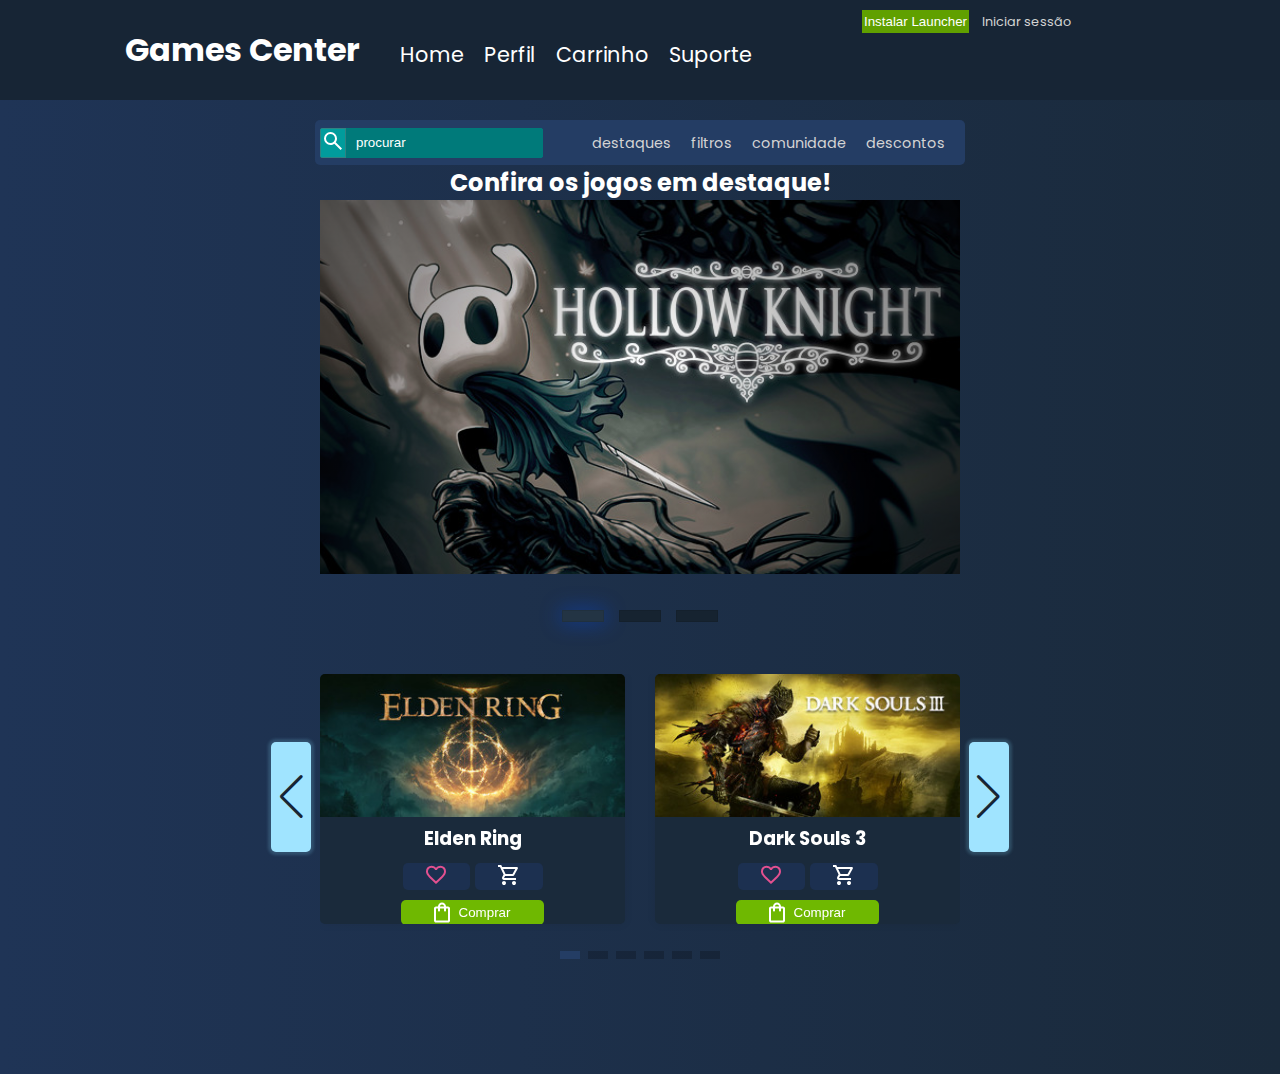
==== index.html @ dc03d700 "estilização dos slides swiper" ====
<!DOCTYPE html>
<html lang="pt-br">
<head>
    <meta charset="UTF-8">
    <meta name="viewport" content="width=device-width, initial-scale=1.0">
    <title>Games Center</title>
    <link rel="stylesheet" href="assets/css/style.css">
    <link rel="stylesheet" href="assets/css/slider.css">
    <link rel="stylesheet" href="https://cdn.jsdelivr.net/npm/swiper@11/swiper-bundle.min.css"/> <!-- swiper cdn -->
</head>
<body>
    <header>
        <h1>Games Center</h2>
        <nav>
            <ul>
                <li><a href="#">Home</a></li>
                <li><a href="#">Perfil</a></li>
                <li><a href="#">Carrinho</a></li>
                <li><a href="#">Suporte</a></li>
            </ul>
        </nav>

        <div>
            <ul>
                <li><button type="button">Instalar Launcher</button></li>
                <li><a href="#">Iniciar sessão</a></li>
            </ul>
        </div>

    </header>

    <main>

        <div class="nav-filters">
           <div class="search">
                <button type="submit" name="buscador" id="ibuscador"><img src="assets/img/icones-svg/search.svg" alt="lupa"></button>
                <input type="text" name="buscador" id="ibuscador" placeholder="procurar">
           </div>

           <ul class="filters">
                <li><a href="#">destaques</a></li>
                <li><a href="#">filtros</a></li>
                <li><a href="#">comunidade</a></li>
                <li><a href="#">descontos</a></li>
           </ul>
        </div>

        <section class="slider">
            <h2>Confira os jogos em destaque!</h2>
            <div class="slider-content">

                <input type="radio" name="radio-btn" id="radio1">
                <input type="radio" name="radio-btn" id="radio2">
                <input type="radio" name="radio-btn" id="radio3">

                <div class="slide-imgs s1">
                    <img src="assets/img/banners/hollow-knight.jpg" alt="imagem-1">
                    <div class="overlay"></div>
                </div>

                <div class="slide-imgs">
                    <img src="assets/img/banners/terraria.jpg" alt="imagem-2">
                    <div class="overlay"></div>
                </div>

                <div class="slide-imgs">
                    <img src="assets/img/banners/rdr2.jpg" alt="imagem-3">
                    <div class="overlay"></div>
                </div>

                <div class="nav-auto">
                    <div class="auto-btn1"></div>
                    <div class="auto-btn2"></div>
                    <div class="auto-btn3"></div>
                </div>

                <div class="nav-manual">
                    <label for="radio1" class="manual-btn"></label>
                    <label for="radio2" class="manual-btn"></label>
                    <label for="radio3" class="manual-btn"></label>
                </div>
            </div>
        </section>
        
        <section class="swiper-content">
            <div class="swiper-button-prev"></div>
            <div class="swiper">
                <!-- Additional required wrapper -->
                <div class="swiper-wrapper">
                  <!-- Slides -->
                  <div class="swiper-slide">
                    <img class="swiper-img" src="assets/img/swiper-imgs/elden-ring.jpg" alt="elden ring">
                    <div class="swiper-text-content">
                        <h3>Elden Ring</h3>
                        <div class="text-content-interaction">
                            <button type="submit" name="Favorite" id="iFavorite" alt="Favoritar">
                                <img src="assets/img/icones-svg/favorite.svg" alt="ícone-favorite">
                            </button>
                            <button type="submit" name="ShoppingCart" id="iShoppingCart" alt="Adcionar no carrinho">
                                <img src="assets/img/icones-svg/shopping-cart.svg" alt="carrinho">
                            </button>
                            <button type="submit" name="buy" id="iBuy" alt="Comprar agora">
                                <img src="assets/img/icones-svg/shopping-bag.svg" alt="sacola">
                                <p>Comprar</p>
                            </button>
                        </div>
                    </div>
                  </div>

                  <div class="swiper-slide">
                    <img class="swiper-img " src="assets/img/swiper-imgs/dark-souls.jpg" alt="dark souls 3">
                    <div class="swiper-text-content">
                        <h3>Dark Souls 3</h3>
                        <div class="text-content-interaction">
                            <button type="submit" name="Favorite" id="iFavorite" alt="Favoritar">
                                <img src="assets/img/icones-svg/favorite.svg" alt="ícone-favorite">
                            </button>
                            <button type="submit" name="ShoppingCart" id="iShoppingCart" alt="Adcionar no carrinho">
                                <img src="assets/img/icones-svg/shopping-cart.svg" alt="carrinho">
                            </button>
                            <button type="submit" name="buy" id="iBuy" alt="Comprar agora">
                                <img src="assets/img/icones-svg/shopping-bag.svg" alt="sacola">
                                <p>Comprar</p>
                            </button>
                        </div>
                    </div>
                  </div>

                  <div class="swiper-slide">
                    <img class="swiper-img" src="assets/img/swiper-imgs/asseto-corsa.jpg" alt="asseto corsa">
                    <div class="swiper-text-content">
                        <h3>Asseto Corsa</h3>
                        <div class="text-content-interaction">
                            <button type="submit" name="Favorite" id="iFavorite" alt="Favoritar">
                                <img src="assets/img/icones-svg/favorite.svg" alt="ícone-favorite">
                            </button>
                            <button type="submit" name="ShoppingCart" id="iShoppingCart" alt="Adcionar no carrinho">
                                <img src="assets/img/icones-svg/shopping-cart.svg" alt="carrinho">
                            </button>
                            <button type="submit" name="buy" id="iBuy" alt="Comprar agora">
                                <img src="assets/img/icones-svg/shopping-bag.svg" alt="sacola">
                                <p>Comprar</p>
                            </button>
                        </div>
                    </div>
                  </div>

                  <div class="swiper-slide">
                    <img class="swiper-img" src="assets/img/swiper-imgs/sea-of-thieves.jpg" alt="sea of thieves">
                    <div class="swiper-text-content">
                        <h3>Sea of Thieves</h3>
                        <div class="text-content-interaction">
                            <button type="submit" name="Favorite" id="iFavorite" alt="Favoritar">
                                <img src="assets/img/icones-svg/favorite.svg" alt="ícone-favorite">
                            </button>
                            <button type="submit" name="ShoppingCart" id="iShoppingCart" alt="Adcionar no carrinho">
                                <img src="assets/img/icones-svg/shopping-cart.svg" alt="carrinho">
                            </button>
                            <button type="submit" name="buy" id="iBuy" alt="Comprar agora">
                                <img src="assets/img/icones-svg/shopping-bag.svg" alt="sacola">
                                <p>Comprar</p>
                            </button>
                        </div>
                    </div>
                  </div>

                  <div class="swiper-slide">
                    <img class="swiper-img" src="assets/img/swiper-imgs/project-zomboid.jpg" alt="project zomboid">
                    <div class="swiper-text-content">
                        <h3>Project Zomboid</h3>
                        <div class="text-content-interaction">
                            <button type="submit" name="Favorite" id="iFavorite" alt="Favoritar">
                                <img src="assets/img/icones-svg/favorite.svg" alt="ícone-favorite">
                            </button>
                            <button type="submit" name="ShoppingCart" id="iShoppingCart" alt="Adcionar no carrinho">
                                <img src="assets/img/icones-svg/shopping-cart.svg" alt="carrinho">
                            </button>
                            <button type="submit" name="buy" id="iBuy" alt="Comprar agora">
                                <img src="assets/img/icones-svg/shopping-bag.svg" alt="sacola">
                                <p>Comprar</p>
                            </button>
                        </div>
                    </div>
                  </div>

                  <div class="swiper-slide">
                    <img class="swiper-img" src="assets/img/swiper-imgs/sekiro.jpg" alt="sekiro">
                    <div class="swiper-text-content">
                        <h3>Sekiro</h3>
                        <div class="text-content-interaction">
                            <button type="submit" name="Favorite" id="iFavorite" alt="Favoritar">
                                <img src="assets/img/icones-svg/favorite.svg" alt="ícone-favorite">
                            </button>
                            <button type="submit" name="ShoppingCart" id="iShoppingCart" alt="Adcionar no carrinho">
                                <img src="assets/img/icones-svg/shopping-cart.svg" alt="carrinho">
                            </button>
                            <button type="submit" name="buy" id="iBuy" alt="Comprar agora">
                                <img src="assets/img/icones-svg/shopping-bag.svg" alt="sacola">
                                <p>Comprar</p>
                            </button>
                        </div>
                    </div>
                  </div>
                </div>
                <div class="swiper-pagination"></div>
            </div>
            <div class="swiper-button-next"></div>
        </section>

    </main>

    <footer>

    </footer>
</body>
<script src="https://cdn.jsdelivr.net/npm/swiper@11/swiper-bundle.min.js"></script> <!-- swiper -->
<script src="assets/main.js"></script>

</html>
---- assets/css/style.css ----
@charset "UTF-8";

@import url('https://fonts.googleapis.com/css2?family=Poppins:ital,wght@0,400;0,500;0,600;0,700;0,800;1,200;1,400;1,500;1,600;1,700;1,800&display=swap');


* {
    margin: 0;
    padding: 0;
}

body {
    height: 100vh;
    width: 100vw;
    background-image: linear-gradient(90deg, #1F3456, #1A2A3B);
    color: white;
    display: flex;
    flex-flow: column nowrap;
    justify-content: flex-start;
    overflow-x: hidden !important;
    align-items: center;
    font-family: "Poppins", sans-serif, Arial;

}
 
main {
    margin: 0 auto;
    width: 100%;
    display: flex;
    flex-flow: column nowrap;
    text-align: center;
}

/* estilização do header e navegação */

header {
    display: flex;
    flex-flow: row nowrap;
    justify-content: center;
    height: 100px;
    width: 100%;
    background-color: #172535;
}

header h1 {
    height: 100px;
    display: flex;
    align-items: center;
}

 header ul {
    margin: 0px 80px 0px 20px;
    display: flex;
    flex-flow: row nowrap;
    align-items: center;
    list-style: none;
    height: 100px;
}

header nav ul li {
    margin-top: 8px;
    margin-left: 20px;
    font-size: 1.3rem;
}

header nav li a, div li a {
    text-decoration: none;
    color: white;
    transition: 0.2s ease-in-out;
    cursor: pointer;
}

header nav ul li a:hover {
    border-bottom: 5px solid aqua;
}

header nav ul li a::after {
    border-bottom: 5px solid aqua;
}

header div ul {
    display: flex;
    flex-flow: row nowrap;
    align-items: flex-start;
    margin-top: 10px;
    list-style: none;
    height: 100px;
}

header div ul li {
    margin-left: 10px;
    height: 23px;
    display: flex;
    justify-content: center;
}

header div ul li a {
    color: #d3d3d3;
    padding: 3px;
    font-size: 0.8rem;
    transition: 0.2s ease-in-out;
    
}

header div ul li button {
    padding: 2px;
    border: none;
    background-color: #60a000;
    color: white;
    transition: 0.2s ease-in-out;
    cursor: pointer;
}

header div ul li button:hover {
    background-color: #6fb801;
}

header div ul li a:hover {
    color: white;
}

/* estilização da barra de busca */

main div.nav-filters {
    width: 50%;
    margin: 0 auto;
    margin-top: 20px;
    height: 35px;
    display: flex;
    flex-flow: row nowrap;
    justify-content: space-between;
    align-items: center;
    background-color: #243d64;
    padding: 5px;
    border-radius: 5px;
}

div.search {
    display: flex;
    flex-flow: row nowrap;
    align-items: center;
    height: 30px;
    background-color: #038888;
    overflow: hidden;
    border-radius: 3px;
    transition: 0.2s;
}

div.search input {
    height: 100%;
    border: none;
    outline: none;
    background-color: #007a7a;
    color: white;
    padding: 10px;
}

div.search input::placeholder{
    color: white;
}

div.search button {
    height: 100%;
    background-color: #019c9c;
    border: 1px solid #66666679;
    cursor: pointer;
}

div.search:hover {
    border: 0.5px solid #00cfcf;
}

ul.filters {
    list-style: none;
    display: flex;
    flex-flow: row nowrap;
    margin-right: 10px;
}

ul.filters li {
    margin-left: 10px;
    margin-top: 10px;
    padding: 5px;
    margin-bottom: 10px;
}

ul.filters li a {
    color: #d4d4d4;
    font-size: 0.9rem;
}

ul.filters li a:hover {
    color: white;
}

/* estilização do swiper */

section.swiper-content {
    width: 100%;
    height: 300px;
    margin: 100px auto;
    display: flex;
    flex-flow: row nowrap;
    user-select: none;
}

section div.swiper {
  width: 50%;
  margin: 0 auto;
}

div div.swiper-slide, div.swiper-slide-active, div.swiper-slide-next{
    height: auto;
    max-height: 250px;
    background-color: #1A2A3B;
    overflow: hidden;
    box-shadow: 0px 0px 10px #00000013;
    border-radius: 5px;
}

div.swiper-slide img.swiper-img {
    height: auto;
    width: 100%;
    object-fit: cover;
}

div.swiper-slide div.swiper-text-content {
    height: 100%;
    max-height: 150px;
    width: 100%;
}
 div.swiper-text-content {
    display: flex;
    flex-flow: column nowrap;
    justify-content: flex-start;
    align-items: center;
 }

div.text-content-interaction {
    display: flex;
    flex-flow: row wrap;
    margin-top: 10px;
    width: 150px;
    justify-content: space-evenly;
}

button#iFavorite, button#iShoppingCart {
    width: 45%;
    border: none;
    background-color: #1c3050;
    border-radius: 5px;
    transition: 0.1s ease-in-out;
}

button#iFavorite:hover, button#iShoppingCart:hover {
    transform: scale(1.05);
    cursor: pointer;
    background-color: #1f3558;

}

button#iBuy {
    width: 95%;
    display: flex;
    justify-content: center;
    background-color: #6fb801;
    border: none;
    margin-top: 10px;
    border-radius: 5px;
    transition: 0.1s ease-in-out;
}

button#iBuy:hover {
    background-color: #60a000;
    transform: scale(1.05);
    cursor: pointer;
}

button#iBuy p {
    color: white;
    padding: 5px;
}

div.swiper-button-next {
    position: relative;
    left: -24%;
    top: 30%;
    transform: translateY(-30%);
    transform: translateX( 90%);
    transition: 0.1s ease-in-out;
}

div.swiper-button-prev {
    position: relative;
    left: 24%;
    top: 30%;
    transform: translateY(-30%);
    transform: translateX(-90%);
    transition: 0.1s ease-in-out;
}

div.swiper-button-next, div.swiper-button-prev {
    background-color: #a0e4ff;
    height: 100px;
    width: 30px;
    color: #172535;
    padding: 5px;
    border-radius: 5px;
    box-shadow: 0px 0px 3px 3px #87ddff2f;
    transition: 0.1s ease-in-out;
    user-select: none;
}

div.swiper-button-prev:hover, div.swiper-button-next:hover {
    background-color: #7ed8fc;
}

div.swiper-button-next:active {
    transform: translateX(90%) scale(1.02);
}

div.swiper-button-prev:active {
    transform: translateX(-90%) scale(1.02);
}

span.swiper-pagination-bullet {
    border-radius: 0;
    width: 20px;
}

span.swiper-pagination-bullet-active {
    background-color: #243d64;
}
---- assets/css/slider.css ----
@charset "UTF-8";

section.slider {
    margin: 0 auto;
    width: 100%;
    height: auto;
    padding: 0;
    overflow: hidden;
}

div.slider-content {
    width: 400%;
    height: auto;
    display: flex;
}
 
div.slider-content input{
    display: none;
}

div.slide-imgs {
    position: relative;
    width: 25%;
    height: auto;
    text-align: center;
    transition: 1s ease-in-out;
    overflow: hidden;
}

div.slide-imgs img {
    object-fit: cover;
    height: 100%;
    width: 50%;
    /* mask-image: -webkit-radial-gradient(circle, black 50%, black 50%); */
    /* mask-image: radial-gradient(circle at 50% 50%, transparent 0%, #000000 100%); */
}

div.slide-imgs .overlay{
    position: absolute;
    width: 50%;
    height: 100%;
    top: 0;
    left: 25%;
    background: radial-gradient(circle, transparent 10%, #000000a4 100%);
    background: -webkit-radial-gradient(circle, transparent 10%, #000000a4 100%);
}

div.nav-manual, div.nav-auto {
    position: absolute;
    width: 100%;
    margin-top: 32%;
    display: flex;
    justify-content: center;
}

div.nav-auto div {
    background-color: #162330;
    border: 1px solid #00000013;
    padding: 5px;
    cursor: pointer;
    width: 30px;
    transition: 0.5s;
}

div.nav-manual .manual-btn {
    padding: 5px;
    cursor: pointer;
    width: 30px;
    transition: 0.5s;
}

div.nav-manual .manual-btn:hover {
    background-color: #233444;
    box-shadow: 0px 0px 20px 2px #004ffa5b;
}

.manual-btn:not(:last-child), .nav-auto div:not(:last-child) {
    margin-right: 15px;
}

#radio1:checked ~ .nav-auto .auto-btn1 {  
    background-color: #233444;
    box-shadow: 0px 0px 20px 2px #004ffa5b;
}

#radio2:checked ~ .nav-auto .auto-btn2 {  
    background-color: #233444;
    box-shadow: 0px 0px 20px 2px #004ffa5b;
}

#radio3:checked ~ .nav-auto .auto-btn3 {  
    background-color: #233444;
    box-shadow: 0px 0px 20px 2px #004ffa5b;
}

#radio1:checked ~ .s1 {
    margin-left: 0%;
}

#radio2:checked ~ .s1 {
    margin-left: -25%;
}

#radio3:checked ~ .s1 {
    margin-left: -50%;    
}
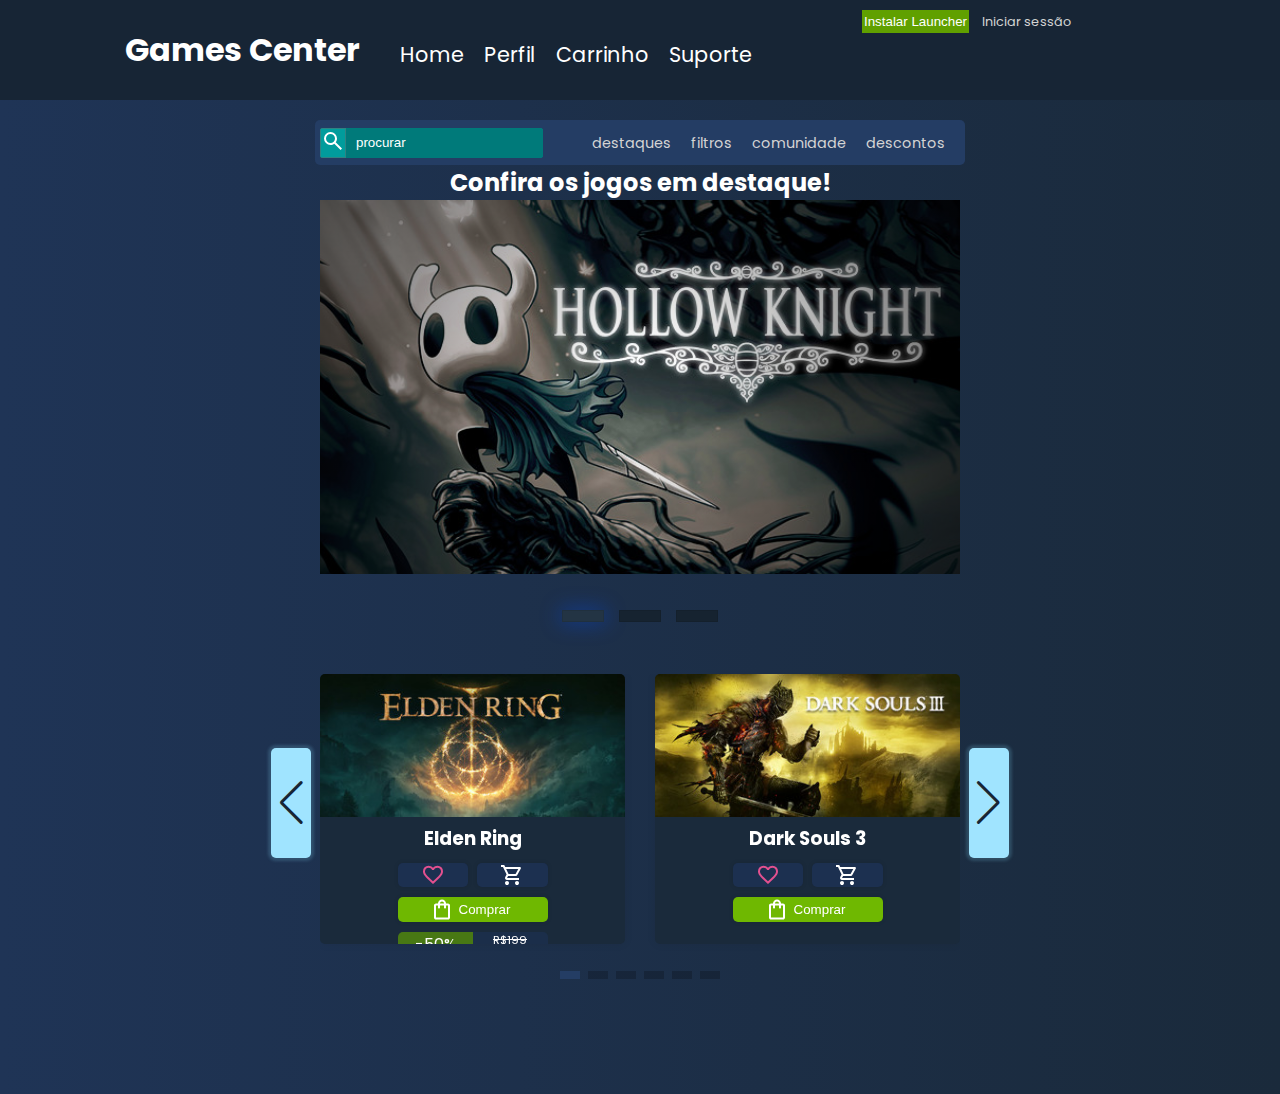
==== commit 5b664d3f: "aa" ====
--- a/index.html
+++ b/index.html
@@ -103,6 +103,15 @@
                                 <img src="assets/img/icones-svg/shopping-bag.svg" alt="sacola">
                                 <p>Comprar</p>
                             </button>
+                            <div class="offer-price">
+                                <span class="offer">
+                                    <p>-50%</p>
+                                </span>
+                                <span class="price">
+                                   <p class="p1"><del>R$199</del></p>
+                                   <p class="p2">R$150</p>
+                                </span>
+                            </div>
                         </div>
                     </div>
                   </div>
--- a/assets/css/style.css
+++ b/assets/css/style.css
@@ -196,7 +196,7 @@
 
 section.swiper-content {
     width: 100%;
-    height: 300px;
+    height: 320px;
     margin: 100px auto;
     display: flex;
     flex-flow: row nowrap;
@@ -210,7 +210,7 @@
 
 div div.swiper-slide, div.swiper-slide-active, div.swiper-slide-next{
     height: auto;
-    max-height: 250px;
+    max-height: 270px;
     background-color: #1A2A3B;
     overflow: hidden;
     box-shadow: 0px 0px 10px #00000013;
@@ -240,44 +240,83 @@
     flex-flow: row wrap;
     margin-top: 10px;
     width: 150px;
-    justify-content: space-evenly;
+    justify-content: space-between;
 }
 
 button#iFavorite, button#iShoppingCart {
-    width: 45%;
+    width: 47%;
     border: none;
     background-color: #1c3050;
     border-radius: 5px;
-    transition: 0.1s ease-in-out;
+    transition: 0.05s ease-in-out;
+    display: flex;
+    justify-content: center;
+    box-shadow: 0px 0px 5px #0000001c;
 }
 
 button#iFavorite:hover, button#iShoppingCart:hover {
-    transform: scale(1.05);
     cursor: pointer;
     background-color: #1f3558;
-
+}
+
+button#iFavorite:active, button#iShoppingCart:active {
+    transform: scale(0.95);
 }
 
 button#iBuy {
-    width: 95%;
+    width: 100%;
     display: flex;
     justify-content: center;
     background-color: #6fb801;
     border: none;
     margin-top: 10px;
     border-radius: 5px;
-    transition: 0.1s ease-in-out;
+    transition: 0.05s ease-in-out;
+    box-shadow: 0px 0px 5px #0000001c;
 }
 
 button#iBuy:hover {
     background-color: #60a000;
-    transform: scale(1.05);
-    cursor: pointer;
+    cursor: pointer;
+}
+
+button#iBuy:active {
+    transform: scale(0.95);
 }
 
 button#iBuy p {
     color: white;
     padding: 5px;
+}
+
+div.offer-price {
+    display: flex;
+    flex-flow: row nowrap;
+    width: 100%;
+    overflow: hidden;
+    border-radius: 5px;
+    margin-top: 10px;
+}
+
+span.offer {
+    width: 50%;
+    background-color: #60a000a9;
+}
+
+span.price {
+    width: 50%;
+    display: flex;
+    flex-flow: column;
+    background-color: #1c3050bd;
+}
+
+span.price p.p1 {
+    font-size: 0.7em;
+    text-align: center;
+}
+
+span.price p.p2 {
+    font-size: 0.8em;
 }
 
 div.swiper-button-next {
@@ -306,7 +345,7 @@
     padding: 5px;
     border-radius: 5px;
     box-shadow: 0px 0px 3px 3px #87ddff2f;
-    transition: 0.1s ease-in-out;
+    transition: 0.05s ease-in-out;
     user-select: none;
 }
 
@@ -315,11 +354,11 @@
 }
 
 div.swiper-button-next:active {
-    transform: translateX(90%) scale(1.02);
+    transform: translateX(90%) scale(0.95);
 }
 
 div.swiper-button-prev:active {
-    transform: translateX(-90%) scale(1.02);
+    transform: translateX(-90%) scale(0.95);
 }
 
 span.swiper-pagination-bullet {
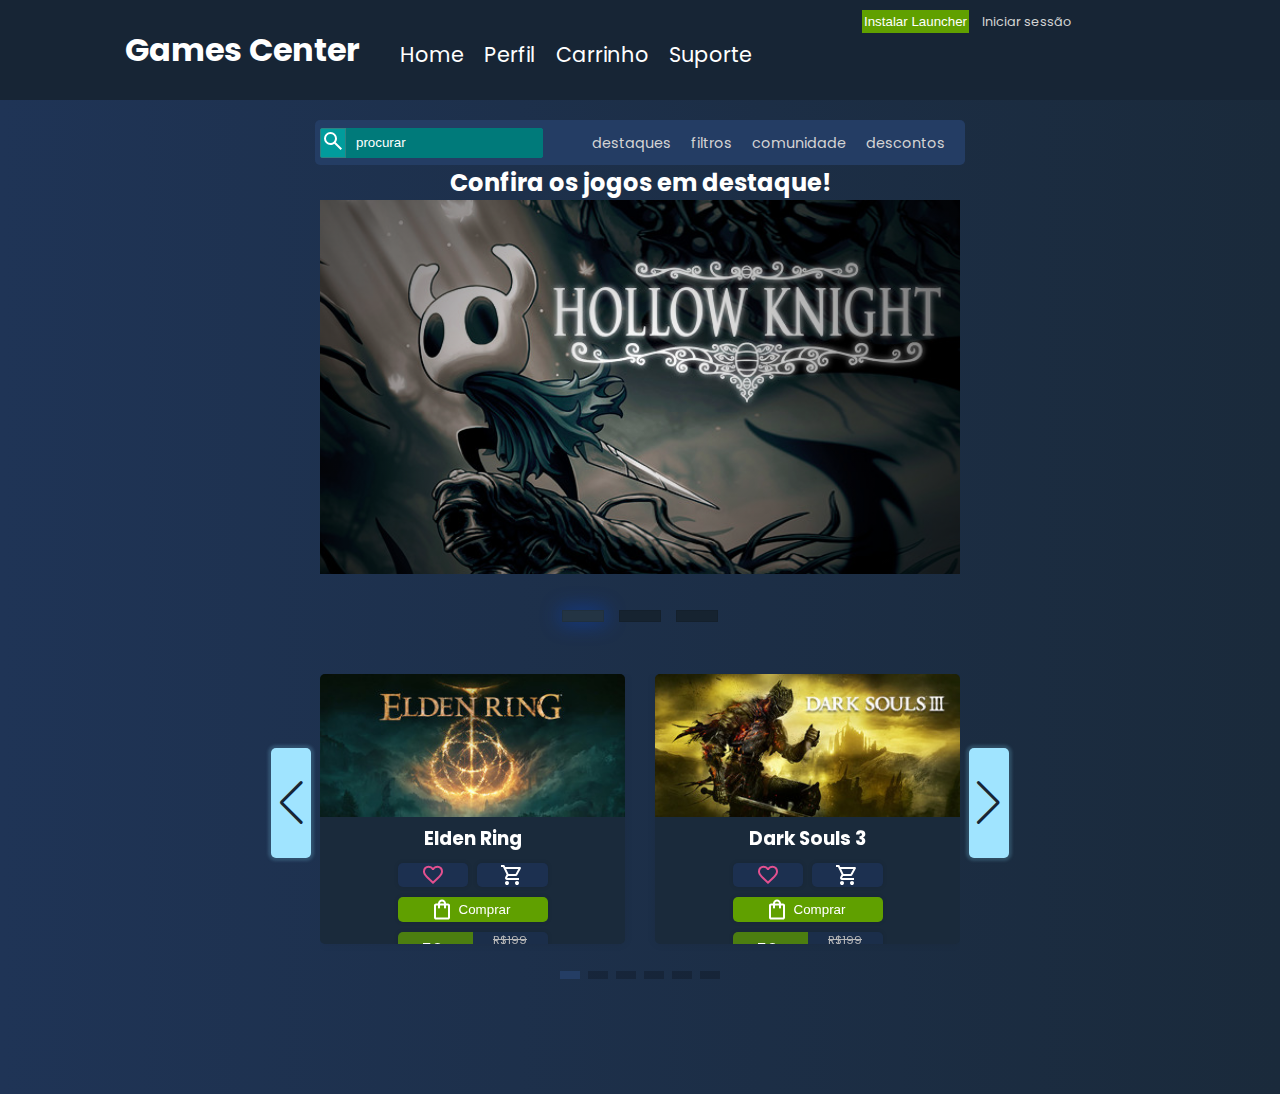
==== commit 8c7dd457: "Update index.html" ====
--- a/index.html
+++ b/index.html
@@ -131,6 +131,15 @@
                                 <img src="assets/img/icones-svg/shopping-bag.svg" alt="sacola">
                                 <p>Comprar</p>
                             </button>
+                            <div class="offer-price">
+                                <span class="offer">
+                                    <p>-50%</p>
+                                </span>
+                                <span class="price">
+                                   <p class="p1"><del>R$199</del></p>
+                                   <p class="p2">R$150</p>
+                                </span>
+                            </div>
                         </div>
                     </div>
                   </div>
@@ -150,6 +159,15 @@
                                 <img src="assets/img/icones-svg/shopping-bag.svg" alt="sacola">
                                 <p>Comprar</p>
                             </button>
+                            <div class="offer-price">
+                                <span class="offer">
+                                    <p>-50%</p>
+                                </span>
+                                <span class="price">
+                                   <p class="p1"><del>R$199</del></p>
+                                   <p class="p2">R$150</p>
+                                </span>
+                            </div>
                         </div>
                     </div>
                   </div>
@@ -169,6 +187,15 @@
                                 <img src="assets/img/icones-svg/shopping-bag.svg" alt="sacola">
                                 <p>Comprar</p>
                             </button>
+                            <div class="offer-price">
+                                <span class="offer">
+                                    <p>-50%</p>
+                                </span>
+                                <span class="price">
+                                   <p class="p1"><del>R$199</del></p>
+                                   <p class="p2">R$150</p>
+                                </span>
+                            </div>
                         </div>
                     </div>
                   </div>
@@ -188,6 +215,15 @@
                                 <img src="assets/img/icones-svg/shopping-bag.svg" alt="sacola">
                                 <p>Comprar</p>
                             </button>
+                            <div class="offer-price">
+                                <span class="offer">
+                                    <p>-50%</p>
+                                </span>
+                                <span class="price">
+                                   <p class="p1"><del>R$199</del></p>
+                                   <p class="p2">R$150</p>
+                                </span>
+                            </div>
                         </div>
                     </div>
                   </div>
@@ -207,6 +243,15 @@
                                 <img src="assets/img/icones-svg/shopping-bag.svg" alt="sacola">
                                 <p>Comprar</p>
                             </button>
+                            <div class="offer-price">
+                                <span class="offer">
+                                    <p>-50%</p>
+                                </span>
+                                <span class="price">
+                                   <p class="p1"><del>R$199</del></p>
+                                   <p class="p2">R$150</p>
+                                </span>
+                            </div>
                         </div>
                     </div>
                   </div>
--- a/assets/css/style.css
+++ b/assets/css/style.css
@@ -18,7 +18,7 @@
     justify-content: flex-start;
     overflow-x: hidden !important;
     align-items: center;
-    font-family: "Poppins", sans-serif, Arial;
+    font-family: "Poppins", sans-serif, Arial !important;
 
 }
  
@@ -266,8 +266,8 @@
 button#iBuy {
     width: 100%;
     display: flex;
-    justify-content: center;
-    background-color: #6fb801;
+    background-color: #60a000;
+    justify-content: center;
     border: none;
     margin-top: 10px;
     border-radius: 5px;
@@ -276,7 +276,7 @@
 }
 
 button#iBuy:hover {
-    background-color: #60a000;
+    background-color: #6fb801;
     cursor: pointer;
 }
 
@@ -296,11 +296,19 @@
     overflow: hidden;
     border-radius: 5px;
     margin-top: 10px;
+    box-shadow: 0px 0px 5px #0000001c;
 }
 
 span.offer {
     width: 50%;
-    background-color: #60a000a9;
+    background-color: #60a000b7;
+    display: flex;
+    align-items: center;
+    justify-content: center;
+}
+
+span.offer p {
+    font-weight: 600;
 }
 
 span.price {
@@ -312,11 +320,13 @@
 
 span.price p.p1 {
     font-size: 0.7em;
-    text-align: center;
+    color: #b8b8b8;
+    font-weight: 400;
 }
 
 span.price p.p2 {
     font-size: 0.8em;
+    font-weight: 500;
 }
 
 div.swiper-button-next {
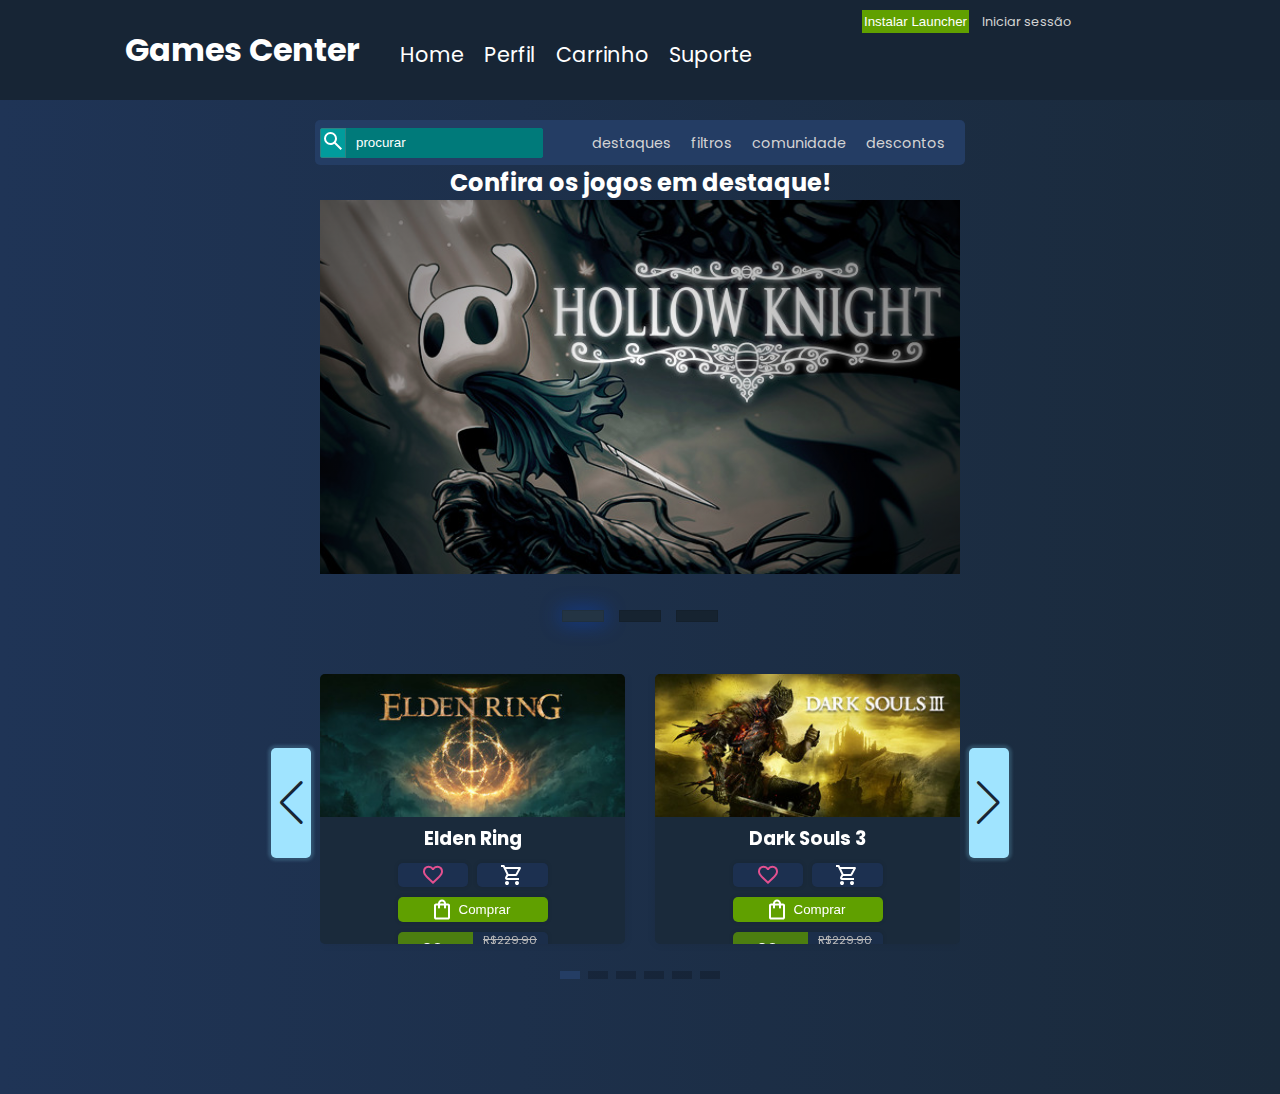
==== commit 2ab4599a: "Update index.html" ====
--- a/index.html
+++ b/index.html
@@ -105,11 +105,11 @@
                             </button>
                             <div class="offer-price">
                                 <span class="offer">
-                                    <p>-50%</p>
-                                </span>
-                                <span class="price">
-                                   <p class="p1"><del>R$199</del></p>
-                                   <p class="p2">R$150</p>
+                                    <p>-20%</p>
+                                </span>
+                                <span class="price">
+                                   <p class="p1"><del>R$229,90</del></p>
+                                   <p class="p2">R$183,92</p>
                                 </span>
                             </div>
                         </div>
@@ -133,39 +133,39 @@
                             </button>
                             <div class="offer-price">
                                 <span class="offer">
-                                    <p>-50%</p>
-                                </span>
-                                <span class="price">
-                                   <p class="p1"><del>R$199</del></p>
-                                   <p class="p2">R$150</p>
-                                </span>
-                            </div>
-                        </div>
-                    </div>
-                  </div>
-
-                  <div class="swiper-slide">
-                    <img class="swiper-img" src="assets/img/swiper-imgs/asseto-corsa.jpg" alt="asseto corsa">
-                    <div class="swiper-text-content">
-                        <h3>Asseto Corsa</h3>
-                        <div class="text-content-interaction">
-                            <button type="submit" name="Favorite" id="iFavorite" alt="Favoritar">
-                                <img src="assets/img/icones-svg/favorite.svg" alt="ícone-favorite">
-                            </button>
-                            <button type="submit" name="ShoppingCart" id="iShoppingCart" alt="Adcionar no carrinho">
-                                <img src="assets/img/icones-svg/shopping-cart.svg" alt="carrinho">
-                            </button>
-                            <button type="submit" name="buy" id="iBuy" alt="Comprar agora">
-                                <img src="assets/img/icones-svg/shopping-bag.svg" alt="sacola">
-                                <p>Comprar</p>
-                            </button>
-                            <div class="offer-price">
-                                <span class="offer">
-                                    <p>-50%</p>
-                                </span>
-                                <span class="price">
-                                   <p class="p1"><del>R$199</del></p>
-                                   <p class="p2">R$150</p>
+                                    <p>-20%</p>
+                                </span>
+                                <span class="price">
+                                   <p class="p1"><del>R$229,90</del></p>
+                                   <p class="p2">R$183,92</p>
+                                </span>
+                            </div>
+                        </div>
+                    </div>
+                  </div>
+
+                  <div class="swiper-slide">
+                    <img class="swiper-img" src="assets/img/swiper-imgs/asseto-corsa.jpg" alt="assetto corsa">
+                    <div class="swiper-text-content">
+                        <h3>Assetto Corsa</h3>
+                        <div class="text-content-interaction">
+                            <button type="submit" name="Favorite" id="iFavorite" alt="Favoritar">
+                                <img src="assets/img/icones-svg/favorite.svg" alt="ícone-favorite">
+                            </button>
+                            <button type="submit" name="ShoppingCart" id="iShoppingCart" alt="Adcionar no carrinho">
+                                <img src="assets/img/icones-svg/shopping-cart.svg" alt="carrinho">
+                            </button>
+                            <button type="submit" name="buy" id="iBuy" alt="Comprar agora">
+                                <img src="assets/img/icones-svg/shopping-bag.svg" alt="sacola">
+                                <p>Comprar</p>
+                            </button>
+                            <div class="offer-price">
+                                <span class="offer">
+                                    <p>-70%</p>
+                                </span>
+                                <span class="price">
+                                   <p class="p1"><del>R$59,99</del></p>
+                                   <p class="p2">R$17,99</p>
                                 </span>
                             </div>
                         </div>
@@ -189,11 +189,11 @@
                             </button>
                             <div class="offer-price">
                                 <span class="offer">
-                                    <p>-50%</p>
-                                </span>
-                                <span class="price">
-                                   <p class="p1"><del>R$199</del></p>
-                                   <p class="p2">R$150</p>
+                                    <p>-30%</p>
+                                </span>
+                                <span class="price">
+                                   <p class="p1"><del>R$119,00</del></p>
+                                   <p class="p2">R$83,30</p>
                                 </span>
                             </div>
                         </div>
@@ -217,11 +217,11 @@
                             </button>
                             <div class="offer-price">
                                 <span class="offer">
-                                    <p>-50%</p>
-                                </span>
-                                <span class="price">
-                                   <p class="p1"><del>R$199</del></p>
-                                   <p class="p2">R$150</p>
+                                    <p>-25%</p>
+                                </span>
+                                <span class="price">
+                                   <p class="p1"><del>R$59,99</del></p>
+                                   <p class="p2">R$44,99</p>
                                 </span>
                             </div>
                         </div>
@@ -245,11 +245,11 @@
                             </button>
                             <div class="offer-price">
                                 <span class="offer">
-                                    <p>-50%</p>
-                                </span>
-                                <span class="price">
-                                   <p class="p1"><del>R$199</del></p>
-                                   <p class="p2">R$150</p>
+                                    <p>-45%</p>
+                                </span>
+                                <span class="price">
+                                   <p class="p1"><del>R$274,00</del></p>
+                                   <p class="p2">R$150,70</p>
                                 </span>
                             </div>
                         </div>
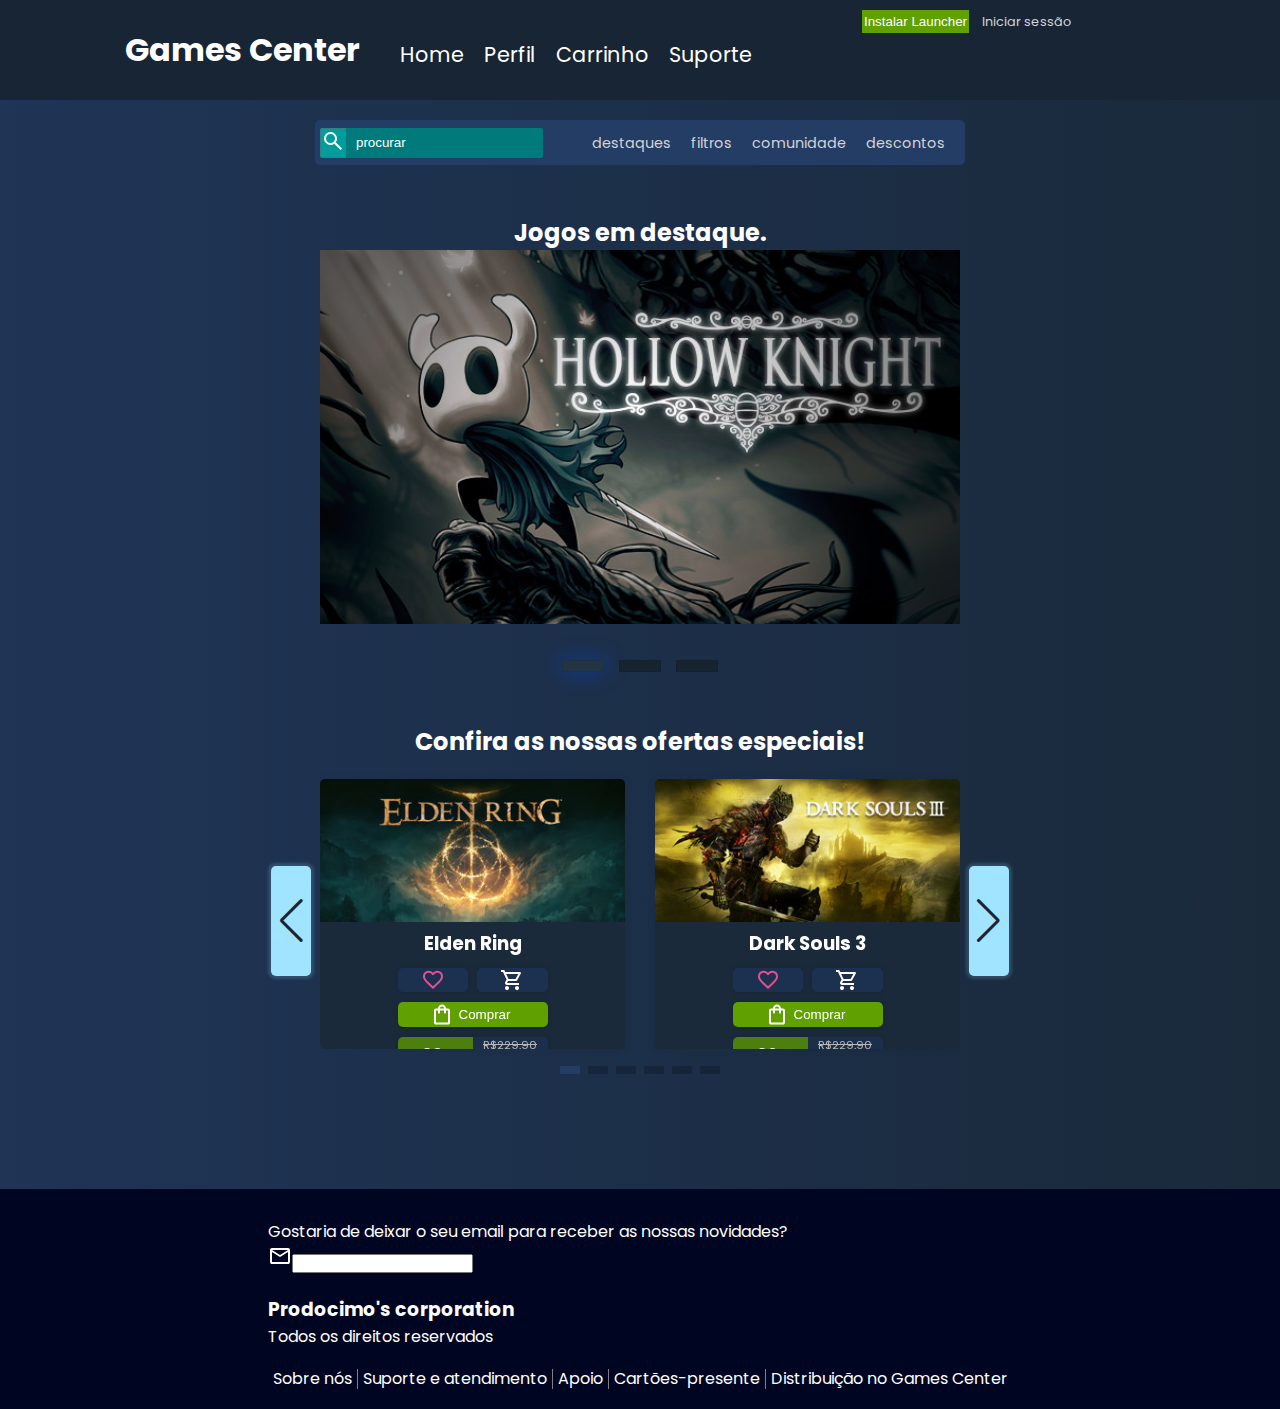
==== commit 8e31edc4: "iniciando a estilização do footer" ====
--- a/index.html
+++ b/index.html
@@ -46,7 +46,7 @@
         </div>
 
         <section class="slider">
-            <h2>Confira os jogos em destaque!</h2>
+            <h2>Jogos em destaque.</h2>
             <div class="slider-content">
 
                 <input type="radio" name="radio-btn" id="radio1">
@@ -82,9 +82,10 @@
             </div>
         </section>
         
-        <section class="swiper-content">
+        <section class="swiper-content ofertas">
             <div class="swiper-button-prev"></div>
             <div class="swiper">
+                <h2>Confira as nossas ofertas especiais!</h2>
                 <!-- Additional required wrapper -->
                 <div class="swiper-wrapper">
                   <!-- Slides -->
@@ -260,11 +261,28 @@
             </div>
             <div class="swiper-button-next"></div>
         </section>
-
     </main>
 
     <footer>
-
+        <div class="footer-content">
+            <div class="lead">
+                <p>Gostaria de deixar o seu email para receber as nossas novidades?</p>
+                <span><img src="assets/img/icones-svg/mail.svg" alt="ícone de email"><input type="email"></span>
+            </div>
+            <div class="copyright">
+                <h3>Prodocimo's corporation</h3>
+                <p>Todos os direitos reservados</p>
+            </div>
+            <div class="support">
+                <ul>
+                    <li>Sobre nós</li>
+                    <li>Suporte e atendimento</li>
+                    <li>Apoio</li>
+                    <li>Cartões-presente</li>
+                    <li>Distribuição no Games Center</li>
+                </ul>
+            </div>
+        </div>
     </footer>
 </body>
 <script src="https://cdn.jsdelivr.net/npm/swiper@11/swiper-bundle.min.js"></script> <!-- swiper -->
--- a/assets/css/style.css
+++ b/assets/css/style.css
@@ -124,6 +124,7 @@
     width: 50%;
     margin: 0 auto;
     margin-top: 20px;
+    margin-bottom: 50px;
     height: 35px;
     display: flex;
     flex-flow: row nowrap;
@@ -196,17 +197,21 @@
 
 section.swiper-content {
     width: 100%;
-    height: 320px;
+    height: 365px;
     margin: 100px auto;
     display: flex;
-    flex-flow: row nowrap;
     user-select: none;
 }
 
-section div.swiper {
+section.swiper-content div.swiper {
   width: 50%;
   margin: 0 auto;
 }
+
+div.swiper h2 {
+    margin-bottom: 20px;
+}
+
 
 div div.swiper-slide, div.swiper-slide-active, div.swiper-slide-next{
     height: auto;
@@ -332,8 +337,8 @@
 div.swiper-button-next {
     position: relative;
     left: -24%;
-    top: 30%;
-    transform: translateY(-30%);
+    top: 45%;
+    transform: translateY(-45%);
     transform: translateX( 90%);
     transition: 0.1s ease-in-out;
 }
@@ -341,8 +346,8 @@
 div.swiper-button-prev {
     position: relative;
     left: 24%;
-    top: 30%;
-    transform: translateY(-30%);
+    top: 45%;
+    transform: translateY(-45%);
     transform: translateX(-90%);
     transition: 0.1s ease-in-out;
 }
@@ -378,4 +383,49 @@
 
 span.swiper-pagination-bullet-active {
     background-color: #243d64;
+}
+
+footer {
+    width: 100%;
+    height: auto;
+    background-color: #000522;
+    padding: 10px;
+    display: flex;
+    flex-flow: column nowrap;
+    align-items: center;
+    justify-content: center;
+}
+
+div.footer-content {
+    display: flex;
+    flex-flow: column nowrap;
+}
+
+div.lead {
+    margin-top: 20px;
+    margin-bottom: 20px;
+}
+
+div.copyright {
+    margin-bottom: 20px;
+}
+
+div.support {
+    margin-bottom: 10px;
+}
+
+div.support ul {
+    list-style: none;
+    display: flex;
+    flex-flow: row nowrap;
+}
+
+div.support ul li {
+    margin: 0px;
+    padding: 5px;
+    line-height: 10px;
+}
+
+div.support ul li:not(:last-child) {
+    border-right: 1px solid gray;
 }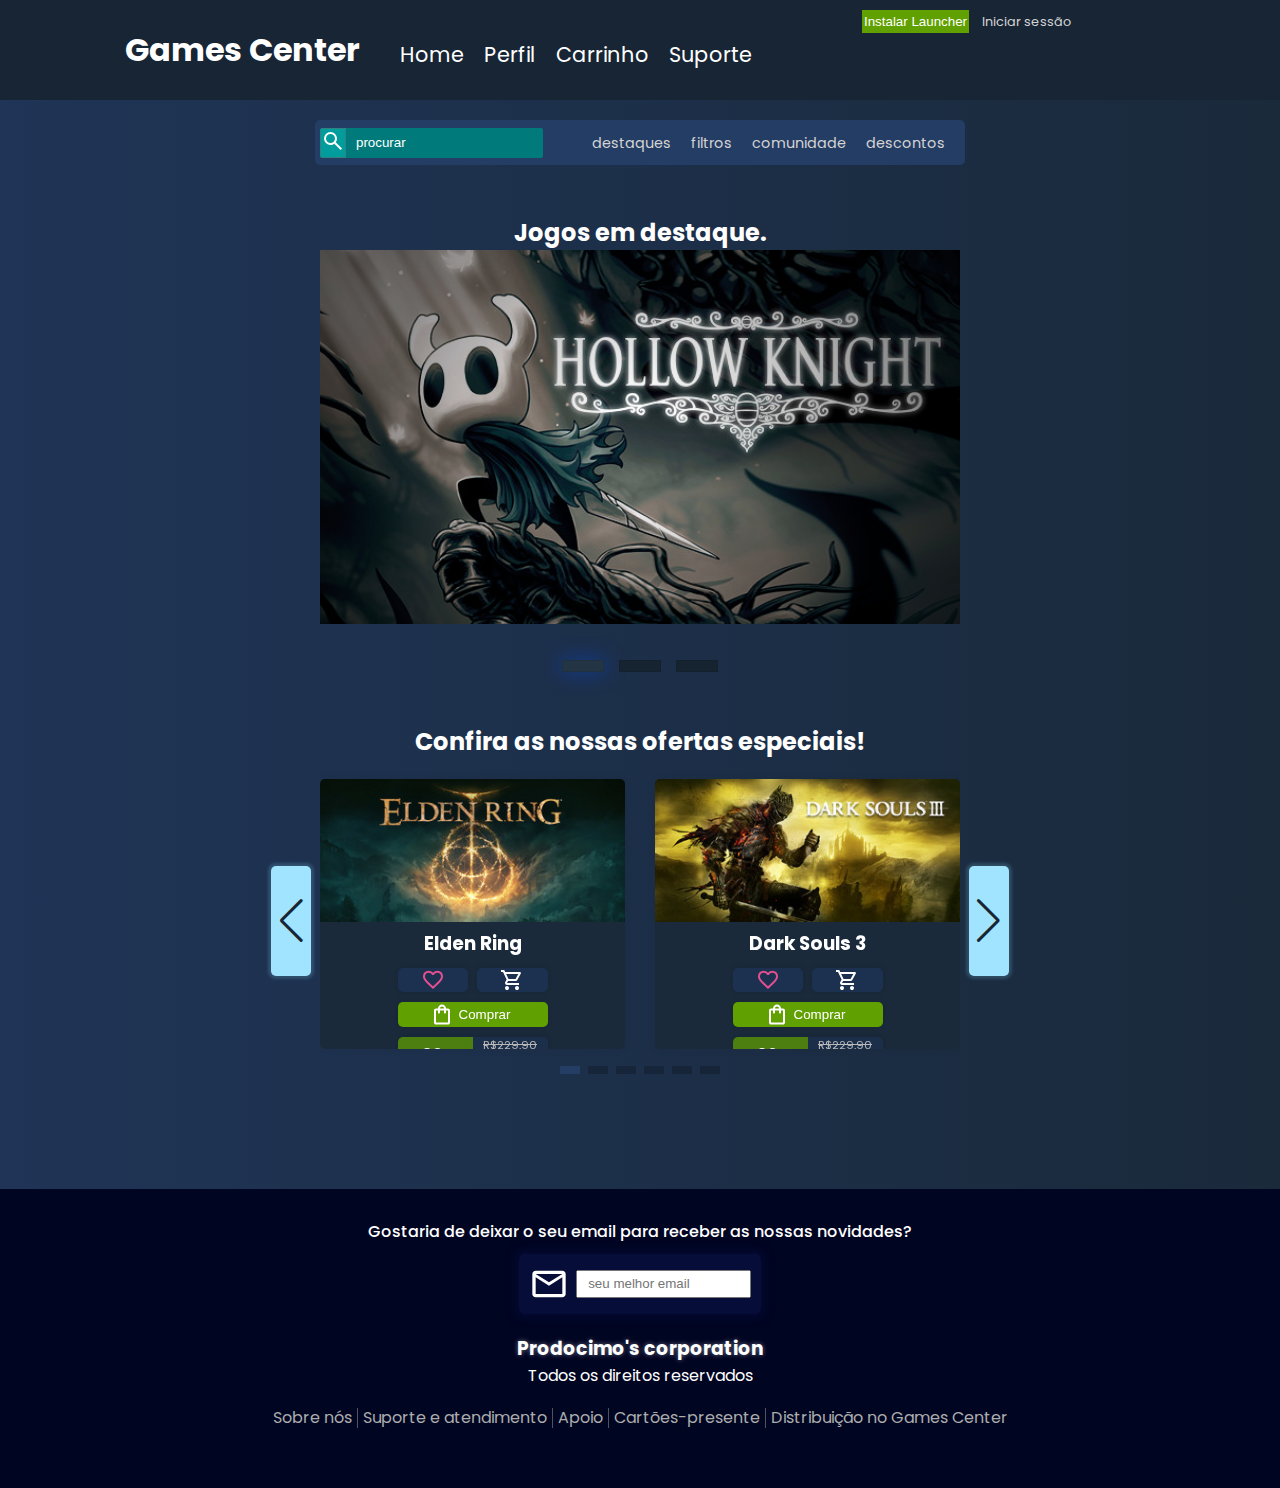
==== commit 7d322008: "a" ====
--- a/index.html
+++ b/index.html
@@ -267,7 +267,7 @@
         <div class="footer-content">
             <div class="lead">
                 <p>Gostaria de deixar o seu email para receber as nossas novidades?</p>
-                <span><img src="assets/img/icones-svg/mail.svg" alt="ícone de email"><input type="email"></span>
+                <span><img src="assets/img/icones-svg/mail.svg" alt="ícone de email"><input type="email" placeholder="seu melhor email"></span>
             </div>
             <div class="copyright">
                 <h3>Prodocimo's corporation</h3>
@@ -275,11 +275,11 @@
             </div>
             <div class="support">
                 <ul>
-                    <li>Sobre nós</li>
-                    <li>Suporte e atendimento</li>
-                    <li>Apoio</li>
-                    <li>Cartões-presente</li>
-                    <li>Distribuição no Games Center</li>
+                    <li><a href="#">Sobre nós</a></li>
+                    <li><a href="#">Suporte e atendimento</a></li>
+                    <li><a href="#">Apoio</a></li>
+                    <li><a href="#">Cartões-presente</a></li>
+                    <li><a href="#">Distribuição no Games Center</a></li>
                 </ul>
             </div>
         </div>
--- a/assets/css/style.css
+++ b/assets/css/style.css
@@ -404,14 +404,54 @@
 div.lead {
     margin-top: 20px;
     margin-bottom: 20px;
+    display: flex;
+    flex-flow: column nowrap;
+    align-items: center;
+    justify-content: center;
+}
+
+div.lead p {
+    font-weight: 500;
+}
+
+div.lead span {
+    display: flex;
+    flex-flow: row nowrap;
+    align-items: center;
+    justify-content: center;
+    background-color: #050d38;
+    padding: 10px;
+    border-radius: 5px;
+    margin-top: 10px;
+    box-shadow: 0px 0px 10px 5px #0811475b;
+}
+
+div.lead span img {
+    width: 20%;
+    margin-right: 7px;
+}
+
+div.lead span input {
+    width: 80%;
+    height: 60%;
+    padding-left: 10px;
+    outline: none;
 }
 
 div.copyright {
     margin-bottom: 20px;
+    display: flex;
+    flex-flow: column nowrap;
+    align-items: center;
+    justify-content: center;
+}
+
+div.copyright h3 {
+    text-shadow: 0px 0px 5px #ffffff69;
 }
 
 div.support {
-    margin-bottom: 10px;
+    margin-bottom: 50px;
 }
 
 div.support ul {
@@ -427,5 +467,14 @@
 }
 
 div.support ul li:not(:last-child) {
-    border-right: 1px solid gray;
+    border-right: 1px solid #808080a2;
+}
+
+div.support ul li a {
+    color: #adadad;
+    font-weight: 400;
+}
+
+div.support ul li a:hover {
+    color: #ffffff;
 }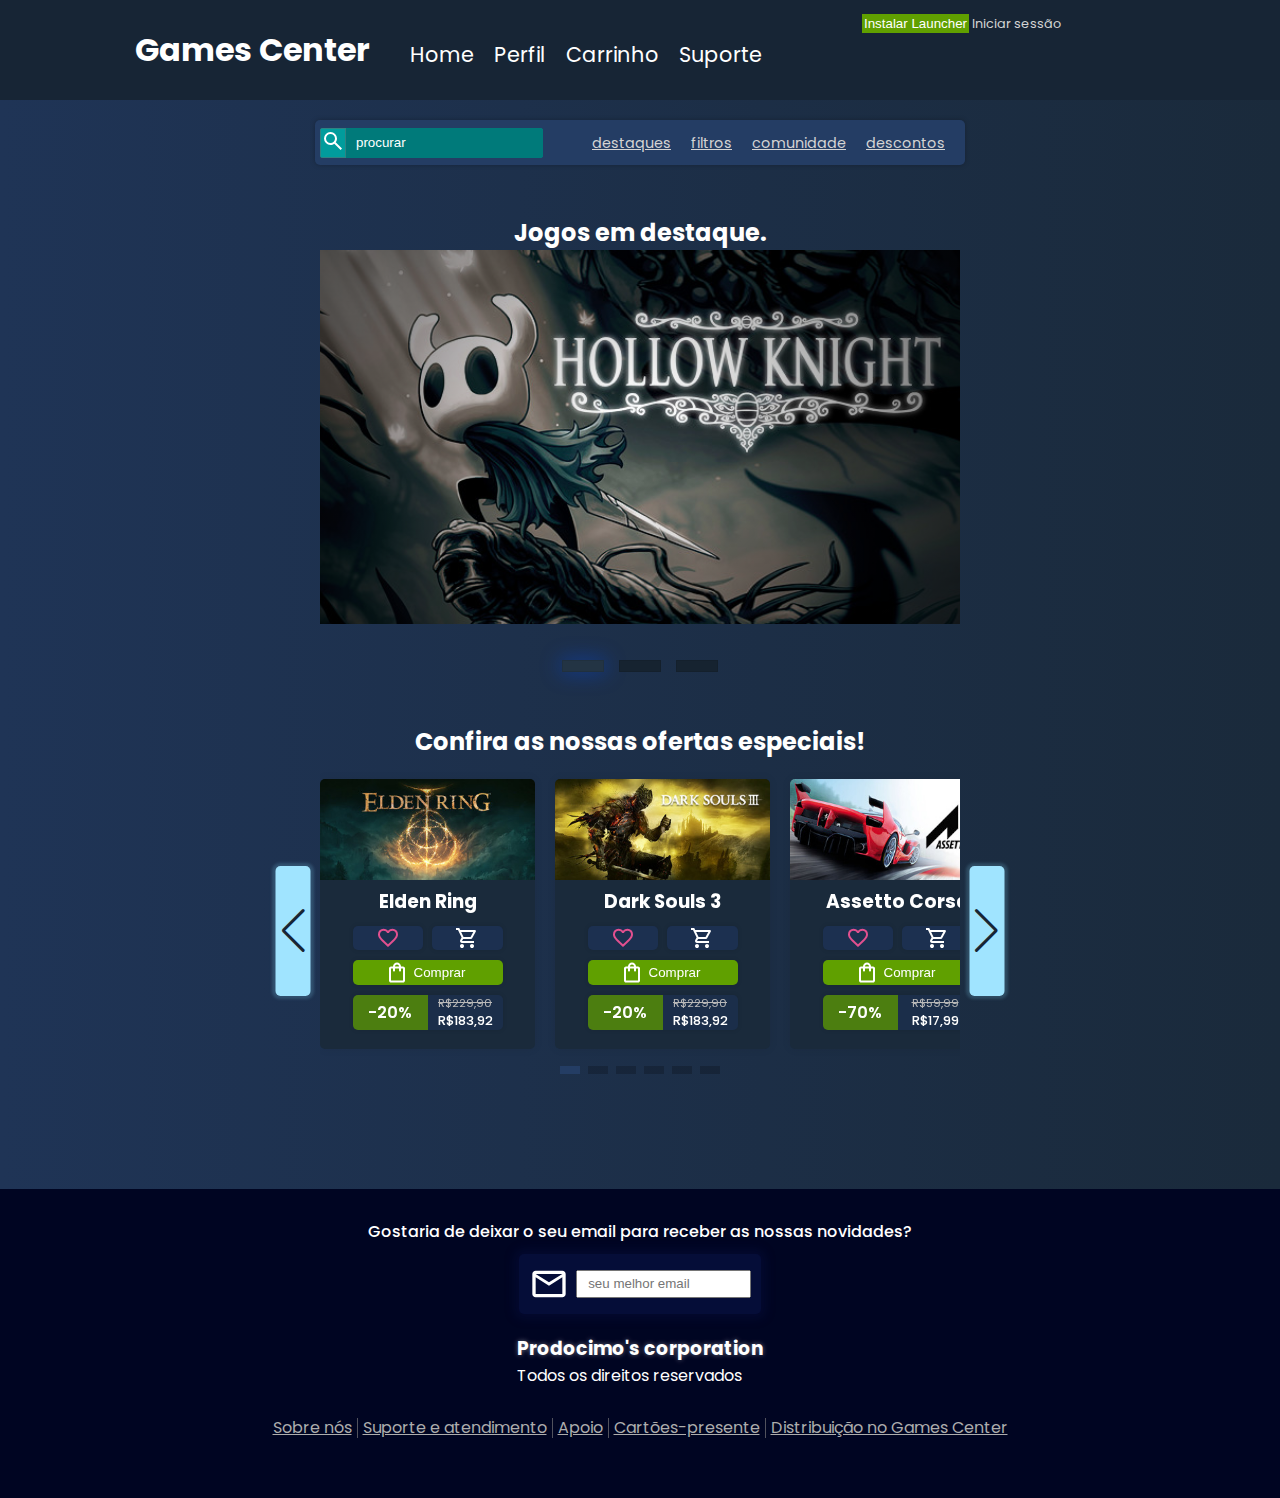
==== commit 6d0cef40: "menu criado" ====
--- a/index.html
+++ b/index.html
@@ -6,6 +6,7 @@
     <title>Games Center</title>
     <link rel="stylesheet" href="assets/css/style.css">
     <link rel="stylesheet" href="assets/css/slider.css">
+    <link rel="stylesheet" href="assets/css/mediaqueries.css">
     <link rel="stylesheet" href="https://cdn.jsdelivr.net/npm/swiper@11/swiper-bundle.min.css"/> <!-- swiper cdn -->
 </head>
 <body>
@@ -20,12 +21,30 @@
             </ul>
         </nav>
 
-        <div>
+        <div class="nav-mobile-btn-open">
+            <img src="assets/img/icones-svg/menu.svg" alt="menu">
+        </div>
+
+        <div class="nav-mobile">
+            <div class="nav-mobile-btn-close">
+                <img src="assets/img/icones-svg/close-btn.svg" alt="menu close">
+            </div>
+            <ul>
+                <li><a href="#">Home</a></li>
+                <li><a href="#">Perfil</a></li>
+                <li><a href="#">Carrinho</a></li>
+                <li><a href="#">Suporte</a></li>
+            </ul>
+        </div>
+
+        <div class="menu-mobile-overflow"></div>
+
+        <div-user>
             <ul>
                 <li><button type="button">Instalar Launcher</button></li>
                 <li><a href="#">Iniciar sessão</a></li>
             </ul>
-        </div>
+        </div-user>
 
     </header>
 
--- a/assets/css/style.css
+++ b/assets/css/style.css
@@ -10,7 +10,7 @@
 
 body {
     height: 100vh;
-    width: 100vw;
+    width: 100vw !important;
     background-image: linear-gradient(90deg, #1F3456, #1A2A3B);
     color: white;
     display: flex;
@@ -18,7 +18,7 @@
     justify-content: flex-start;
     overflow-x: hidden !important;
     align-items: center;
-    font-family: "Poppins", sans-serif, Arial !important;
+    font-family: "Poppins", sans-serif, Arial;
 
 }
  
@@ -27,6 +27,8 @@
     width: 100%;
     display: flex;
     flex-flow: column nowrap;
+    align-items: center;
+    justify-content: center;
     text-align: center;
 }
 
@@ -61,23 +63,91 @@
     margin-left: 20px;
     font-size: 1.3rem;
 }
-
-header nav li a, div li a {
+/* estilização do menu mobile */
+div.nav-mobile-btn-open {
+    margin: auto 40px;
+    width: 40px;
+    height: 40px;
+    display: none;
+}
+
+div.nav-mobile-btn-open img {
+    width: 100%;
+}
+
+div.nav-mobile {
+    position: fixed;
+    width: 0%;
+    height: 100%;
+    z-index: 9999;
+    right: 0;
+    background-color: #1b2e44;
+    transition: 0.3s ease-in-out;
+}
+
+div.nav-mobile.nav-menu-opened {
+    width: 70%;
+}
+
+div.menu-mobile-overflow {
+    position: fixed;
+    height: 100%;
+    width: 100%;
+    background-color: rgba(0, 0, 0, 0.5);
+    z-index: 8888;
+    display: none;
+}
+
+div.nav-mobile.nav-menu-opened ~ div.menu-mobile-overflow {
+    display: block;
+}
+
+
+div.nav-mobile div.nav-mobile-btn-close {
+    margin: 20px;
+    height: 40px;
+    width: 40px;
+}
+
+
+div.nav-mobile div.nav-mobile-btn-close img {
+    width: 100%;
+}
+
+div.nav-mobile ul {
+    display: flex;
+    flex-flow: column nowrap;
+    align-items: flex-start;
+}
+
+div.nav-mobile ul li {
+    margin-top: 20px;
+}
+
+div.nav-mobile ul li a {
+    font-size: 1.2em;
+    height: 100%;
+}
+
+/* fim da estilização do menu mobile */
+
+header nav li a, div-user li a, div.nav-mobile ul li a {
     text-decoration: none;
     color: white;
     transition: 0.2s ease-in-out;
     cursor: pointer;
-}
-
-header nav ul li a:hover {
+    user-select: none;
+}
+
+header nav ul li a:hover, div.nav-mobile ul li a:hover {
     border-bottom: 5px solid aqua;
 }
 
-header nav ul li a::after {
+header nav ul li a::after, div.nav-mobile ul li a::after {
     border-bottom: 5px solid aqua;
 }
 
-header div ul {
+header div-user ul {
     display: flex;
     flex-flow: row nowrap;
     align-items: flex-start;
@@ -93,7 +163,7 @@
     justify-content: center;
 }
 
-header div ul li a {
+header div-user ul li a {
     color: #d3d3d3;
     padding: 3px;
     font-size: 0.8rem;
@@ -101,7 +171,7 @@
     
 }
 
-header div ul li button {
+header div-user ul li button {
     padding: 2px;
     border: none;
     background-color: #60a000;
@@ -110,11 +180,11 @@
     cursor: pointer;
 }
 
-header div ul li button:hover {
+header div-user ul li button:hover {
     background-color: #6fb801;
 }
 
-header div ul li a:hover {
+header div-user ul li a:hover {
     color: white;
 }
 
@@ -122,7 +192,6 @@
 
 main div.nav-filters {
     width: 50%;
-    margin: 0 auto;
     margin-top: 20px;
     margin-bottom: 50px;
     height: 35px;
@@ -133,6 +202,7 @@
     background-color: #243d64;
     padding: 5px;
     border-radius: 5px;
+    box-shadow: 0px 0px 5px #00000041;
 }
 
 div.search {
@@ -148,6 +218,7 @@
 
 div.search input {
     height: 100%;
+    width: 100%;
     border: none;
     outline: none;
     background-color: #007a7a;
@@ -198,7 +269,7 @@
 section.swiper-content {
     width: 100%;
     height: 365px;
-    margin: 100px auto;
+    margin: 100px;
     display: flex;
     user-select: none;
 }
@@ -216,6 +287,7 @@
 div div.swiper-slide, div.swiper-slide-active, div.swiper-slide-next{
     height: auto;
     max-height: 270px;
+    max-width: 215px;
     background-color: #1A2A3B;
     overflow: hidden;
     box-shadow: 0px 0px 10px #00000013;
@@ -341,6 +413,7 @@
     transform: translateY(-45%);
     transform: translateX( 90%);
     transition: 0.1s ease-in-out;
+    user-select: none;
 }
 
 div.swiper-button-prev {
@@ -350,12 +423,13 @@
     transform: translateY(-45%);
     transform: translateX(-90%);
     transition: 0.1s ease-in-out;
+    user-select: none;
 }
 
 div.swiper-button-next, div.swiper-button-prev {
     background-color: #a0e4ff;
-    height: 100px;
-    width: 30px;
+    height: 120px;
+    width: 25px;
     color: #172535;
     padding: 5px;
     border-radius: 5px;
@@ -439,11 +513,9 @@
 }
 
 div.copyright {
-    margin-bottom: 20px;
-    display: flex;
-    flex-flow: column nowrap;
-    align-items: center;
-    justify-content: center;
+    display: flex;
+    flex-flow: column nowrap;
+    margin: 0 auto;
 }
 
 div.copyright h3 {
@@ -455,6 +527,7 @@
 }
 
 div.support ul {
+    margin-top: 30px;
     list-style: none;
     display: flex;
     flex-flow: row nowrap;
--- a/assets/css/mediaqueries.css
+++ b/assets/css/mediaqueries.css
@@ -0,0 +1,90 @@
+@charset "UTF-8";
+
+@media screen and (max-width: 768px) {
+
+    header nav {
+        display: none;
+    }
+
+    header div-user ul {
+        display: none;
+    }
+    /* estilização do menu mobile */
+    div.nav-mobile-btn-open {
+        display: block;
+    }
+
+    div.nav-filters ul {
+        display: none;
+    }
+    
+    div.nav-filters{
+        width: 90% !important;
+    }
+
+    /* fim da estilização menu mobile */
+
+    div.search  {
+        width: 50%;
+    }
+
+    div.slide-imgs img{
+        width: 90%;
+    }
+
+    div.slide-imgs .overlay {
+        width: 90%;
+        left: 5%;
+    }
+
+    div.nav-manual, div.nav-auto {
+        margin-top: 58%;
+    }
+
+    section.swiper-content {
+        height: 445px;
+    }
+
+    div.swiper-button-prev {
+    position: relative;
+    left: 20%;
+    top: 45%;
+    transform: translateY(-45%);
+    transform: translateX(-90%);
+}
+
+div.swiper-button-next {
+    position: relative;
+    left: -20%;
+    top: 45%;
+    transform: translateY(-45%);
+    transform: translateX( 90%);
+}
+
+footer {
+    width: 94.5%;
+}
+
+footer div.lead p {
+    text-align: center;
+    margin: auto;
+}
+
+footer div.support {
+  margin: 0 auto
+}
+
+footer div.support ul {
+    flex-flow: column nowrap;
+    justify-content: center;
+}
+
+div.support ul li:not(:last-child) {
+    border-right: none;
+}
+
+div.support ul li {
+    margin-bottom: 10px;
+}
+
+}